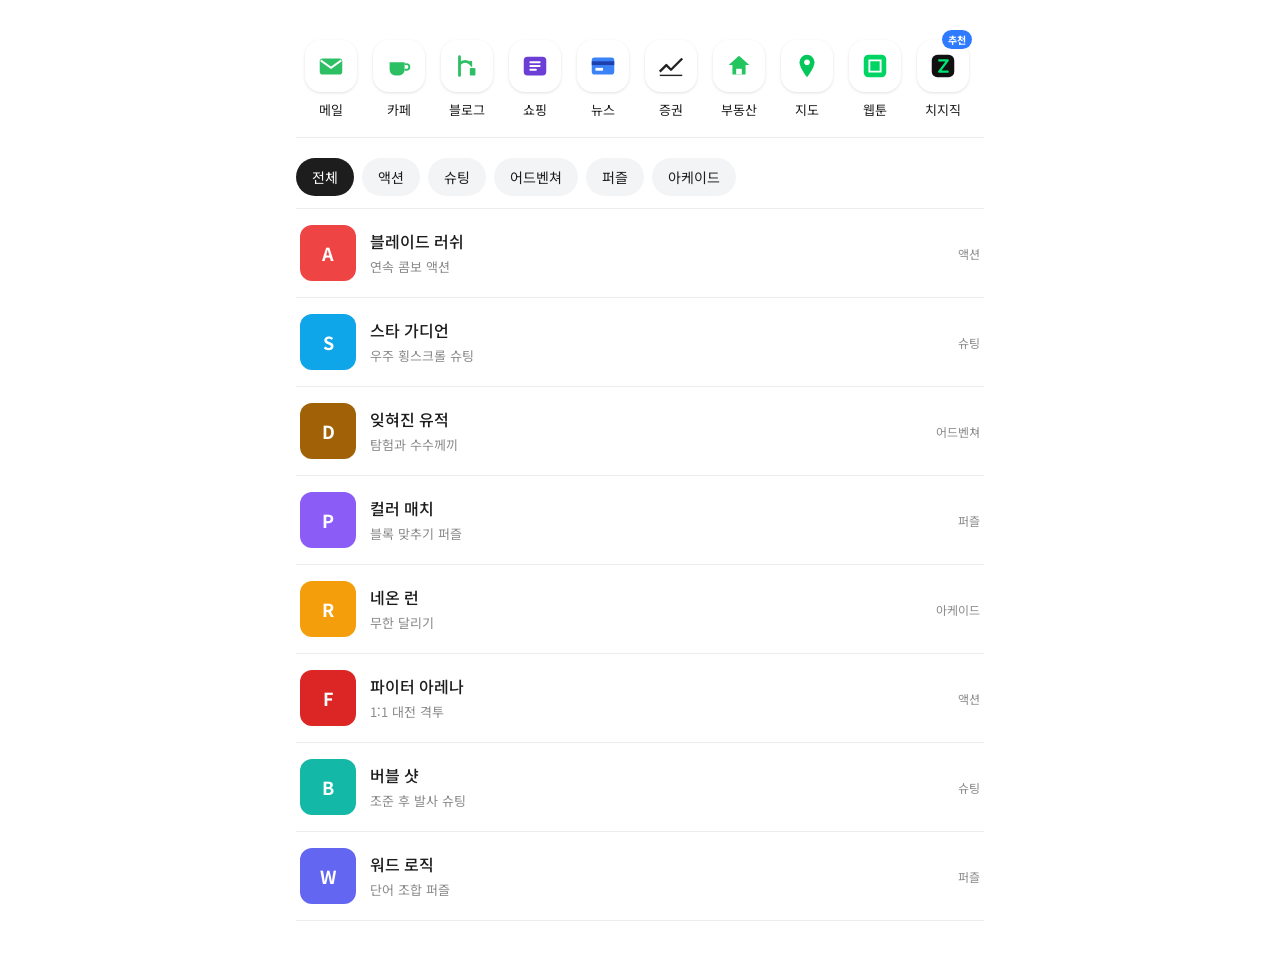
==== menu-clone.html @ a746ec33 "feat: Add HTML clone coding pages Add two static clone pages built from reference screenshots: - clo" ====
<!doctype html>
<html lang="ko">
<head>
<meta charset="utf-8">
<meta name="viewport" content="width=device-width, initial-scale=1">
<title>서비스 메뉴 & 게임 카테고리</title>
<link rel="preconnect" href="https://fonts.googleapis.com">
<link rel="preconnect" href="https://fonts.gstatic.com" crossorigin>
<link href="https://fonts.googleapis.com/css2?family=Noto+Sans+KR:wght@400;500;700&display=swap" rel="stylesheet">
<style>
  :root {
    --bg: #ffffff;
    --fg: #1d1d1d;
    --muted: #8a8a8a;
    --line: #ececec;
    --chip-bg: #f3f4f6;
    --chip-active: #1d1d1d;
    --chip-active-fg: #ffffff;
    --badge: #2f7bff;
  }
  @media (prefers-color-scheme: dark) {
    :root:not([data-theme="light"]) {
      --bg: #121212;
      --fg: #f2f2f2;
      --muted: #9a9a9a;
      --line: #2a2a2a;
      --chip-bg: #1f1f1f;
      --chip-active: #f2f2f2;
      --chip-active-fg: #121212;
    }
  }
  :root[data-theme="dark"] {
    --bg: #121212; --fg: #f2f2f2; --muted: #9a9a9a; --line: #2a2a2a;
    --chip-bg: #1f1f1f; --chip-active: #f2f2f2; --chip-active-fg: #121212;
  }

  * { box-sizing: border-box; margin: 0; padding: 0; }
  body {
    background: var(--bg);
    color: var(--fg);
    font-family: "Noto Sans KR", system-ui, -apple-system, sans-serif;
    min-height: 100vh;
    overflow-x: hidden;
  }
  .wrap { max-width: 720px; margin: 0 auto; padding: 24px 16px 48px; }

  /* ---------- 상단 서비스 아이콘 메뉴 ---------- */
  .services {
    display: flex;
    gap: 6px;
    overflow-x: auto;
    padding: 12px 4px 14px;
    scrollbar-width: none;
    border-bottom: 1px solid var(--line);
  }
  .services::-webkit-scrollbar { display: none; }

  .svc {
    flex: 0 0 auto;
    width: 62px;
    display: flex;
    flex-direction: column;
    align-items: center;
    gap: 8px;
    text-decoration: none;
    color: var(--fg);
    font-size: 13px;
    position: relative;
    padding: 4px 0;
    border-radius: 12px;
    transition: background .2s ease;
  }
  .svc:hover { background: var(--chip-bg); }
  .svc:focus-visible { outline: 2px solid var(--badge); outline-offset: 2px; }

  .ico {
    width: 52px;
    height: 52px;
    border-radius: 16px;
    display: grid;
    place-items: center;
    background: var(--bg);
    box-shadow: 0 1px 3px rgba(0,0,0,.12);
  }
  .ico svg { width: 30px; height: 30px; }

  .badge {
    position: absolute;
    top: -6px;
    right: 2px;
    background: var(--badge);
    color: #fff;
    font-size: 10px;
    font-weight: 700;
    padding: 2px 6px;
    border-radius: 999px;
  }

  /* ---------- 카테고리 필터 ---------- */
  .cats {
    display: flex;
    gap: 8px;
    overflow-x: auto;
    padding: 20px 0 12px;
    scrollbar-width: none;
  }
  .cats::-webkit-scrollbar { display: none; }
  .chip {
    flex: 0 0 auto;
    border: 0;
    background: var(--chip-bg);
    color: var(--fg);
    font: inherit;
    font-size: 14px;
    padding: 9px 16px;
    border-radius: 999px;
    cursor: pointer;
    transition: background .2s ease, color .2s ease;
  }
  .chip[aria-selected="true"] { background: var(--chip-active); color: var(--chip-active-fg); }
  .chip:focus-visible { outline: 2px solid var(--badge); outline-offset: 2px; }

  /* ---------- 리스트 ---------- */
  .list { list-style: none; border-top: 1px solid var(--line); }
  .item {
    display: flex;
    align-items: center;
    gap: 14px;
    padding: 16px 4px;
    border-bottom: 1px solid var(--line);
  }
  .thumb {
    flex: 0 0 56px;
    height: 56px;
    border-radius: 12px;
    display: grid;
    place-items: center;
    color: #fff;
    font-weight: 700;
    font-size: 18px;
  }
  .meta { flex: 1; min-width: 0; }
  .meta strong { display: block; font-size: 16px; font-weight: 500; }
  .meta span { font-size: 13px; color: var(--muted); }
  .tag { font-size: 12px; color: var(--muted); white-space: nowrap; }
  .empty { padding: 40px 0; text-align: center; color: var(--muted); display: none; }

  @media (max-width: 480px) {
    .svc { width: 58px; }
    .ico { width: 48px; height: 48px; }
  }
</style>
</head>
<body>
<div class="wrap">

  <nav class="services" aria-label="서비스 메뉴">
    <a class="svc" href="#"><span class="ico"><svg viewBox="0 0 32 32"><rect x="4" y="8" width="24" height="17" rx="3" fill="#2dbf64"/><path d="M5 10l11 8 11-8" stroke="#fff" stroke-width="2" fill="none"/></svg></span>메일</a>
    <a class="svc" href="#"><span class="ico"><svg viewBox="0 0 32 32"><path d="M6 12h16v8a6 6 0 0 1-6 6h-4a6 6 0 0 1-6-6z" fill="#2dbf64"/><path d="M22 14h2a3 3 0 0 1 0 6h-2" stroke="#2dbf64" stroke-width="2" fill="none"/></svg></span>카페</a>
    <a class="svc" href="#"><span class="ico"><svg viewBox="0 0 32 32"><path d="M8 6v20M8 14c4-4 8-4 12 0v-2" stroke="#2dbf64" stroke-width="3" fill="none" stroke-linecap="round"/><rect x="19" y="18" width="6" height="8" rx="1" fill="#2dbf64"/></svg></span>블로그</a>
    <a class="svc" href="#"><span class="ico"><svg viewBox="0 0 32 32"><rect x="4" y="6" width="24" height="20" rx="4" fill="#6b3fd6"/><path d="M11 12h10M11 16h10M11 20h6" stroke="#fff" stroke-width="2" stroke-linecap="round"/></svg></span>쇼핑</a>
    <a class="svc" href="#"><span class="ico"><svg viewBox="0 0 32 32"><rect x="4" y="7" width="24" height="18" rx="3" fill="#3b82f6"/><rect x="4" y="11" width="24" height="4" fill="#1e40af"/><rect x="8" y="18" width="8" height="3" fill="#fff"/></svg></span>뉴스</a>
    <a class="svc" href="#"><span class="ico"><svg viewBox="0 0 32 32"><path d="M4 22l7-7 5 5 12-12" stroke="#222" stroke-width="2.5" fill="none" stroke-linejoin="round"/><path d="M4 26h24" stroke="#222" stroke-width="1.5"/></svg></span>증권</a>
    <a class="svc" href="#"><span class="ico"><svg viewBox="0 0 32 32"><path d="M16 5l11 10h-4v10h-14v-10h-4z" fill="#22c55e"/><rect x="13" y="19" width="6" height="6" fill="#fff"/></svg></span>부동산</a>
    <a class="svc" href="#"><span class="ico"><svg viewBox="0 0 32 32"><path d="M16 4a8 8 0 0 0-8 8c0 6 8 16 8 16s8-10 8-16a8 8 0 0 0-8-8z" fill="#03c75a"/><circle cx="16" cy="12" r="3" fill="#fff"/></svg></span>지도</a>
    <a class="svc" href="#"><span class="ico"><svg viewBox="0 0 32 32"><rect x="4" y="4" width="24" height="24" rx="5" fill="#00d564"/><path d="M10 10h12v12H10z" fill="none" stroke="#fff" stroke-width="2"/></svg></span>웹툰</a>
    <a class="svc" href="#"><span class="badge">추천</span><span class="ico"><svg viewBox="0 0 32 32"><rect x="4" y="4" width="24" height="24" rx="6" fill="#111"/><path d="M11 10h10l-9 12h10" stroke="#00e676" stroke-width="2.5" fill="none" stroke-linejoin="round"/></svg></span>치지직</a>
  </nav>

  <div class="cats" role="tablist" aria-label="게임 카테고리">
    <button class="chip" role="tab" aria-selected="true" data-cat="전체">전체</button>
    <button class="chip" role="tab" aria-selected="false" data-cat="액션">액션</button>
    <button class="chip" role="tab" aria-selected="false" data-cat="슈팅">슈팅</button>
    <button class="chip" role="tab" aria-selected="false" data-cat="어드벤쳐">어드벤쳐</button>
    <button class="chip" role="tab" aria-selected="false" data-cat="퍼즐">퍼즐</button>
    <button class="chip" role="tab" aria-selected="false" data-cat="아케이드">아케이드</button>
  </div>

  <ul class="list" id="list">
    <li class="item" data-cat="액션"><div class="thumb" style="background:#ef4444">A</div><div class="meta"><strong>블레이드 러쉬</strong><span>연속 콤보 액션</span></div><span class="tag">액션</span></li>
    <li class="item" data-cat="슈팅"><div class="thumb" style="background:#0ea5e9">S</div><div class="meta"><strong>스타 가디언</strong><span>우주 횡스크롤 슈팅</span></div><span class="tag">슈팅</span></li>
    <li class="item" data-cat="어드벤쳐"><div class="thumb" style="background:#a16207">D</div><div class="meta"><strong>잊혀진 유적</strong><span>탐험과 수수께끼</span></div><span class="tag">어드벤쳐</span></li>
    <li class="item" data-cat="퍼즐"><div class="thumb" style="background:#8b5cf6">P</div><div class="meta"><strong>컬러 매치</strong><span>블록 맞추기 퍼즐</span></div><span class="tag">퍼즐</span></li>
    <li class="item" data-cat="아케이드"><div class="thumb" style="background:#f59e0b">R</div><div class="meta"><strong>네온 런</strong><span>무한 달리기</span></div><span class="tag">아케이드</span></li>
    <li class="item" data-cat="액션"><div class="thumb" style="background:#dc2626">F</div><div class="meta"><strong>파이터 아레나</strong><span>1:1 대전 격투</span></div><span class="tag">액션</span></li>
    <li class="item" data-cat="슈팅"><div class="thumb" style="background:#14b8a6">B</div><div class="meta"><strong>버블 샷</strong><span>조준 후 발사 슈팅</span></div><span class="tag">슈팅</span></li>
    <li class="item" data-cat="퍼즐"><div class="thumb" style="background:#6366f1">W</div><div class="meta"><strong>워드 로직</strong><span>단어 조합 퍼즐</span></div><span class="tag">퍼즐</span></li>
  </ul>
  <p class="empty" id="empty">해당 카테고리의 게임이 없습니다.</p>

</div>

<script>
  const chips = document.querySelectorAll('.chip');
  const items = document.querySelectorAll('#list .item');
  const empty = document.getElementById('empty');

  function applyFilter(cat) {
    let shown = 0;
    items.forEach(li => {
      const match = cat === '전체' || li.dataset.cat === cat;
      li.hidden = !match;
      if (match) shown++;
    });
    empty.style.display = shown === 0 ? 'block' : 'none';
  }

  chips.forEach(chip => {
    chip.addEventListener('click', () => {
      chips.forEach(c => c.setAttribute('aria-selected', 'false'));
      chip.setAttribute('aria-selected', 'true');
      applyFilter(chip.dataset.cat);
    });
  });
</script>
</body>
</html>
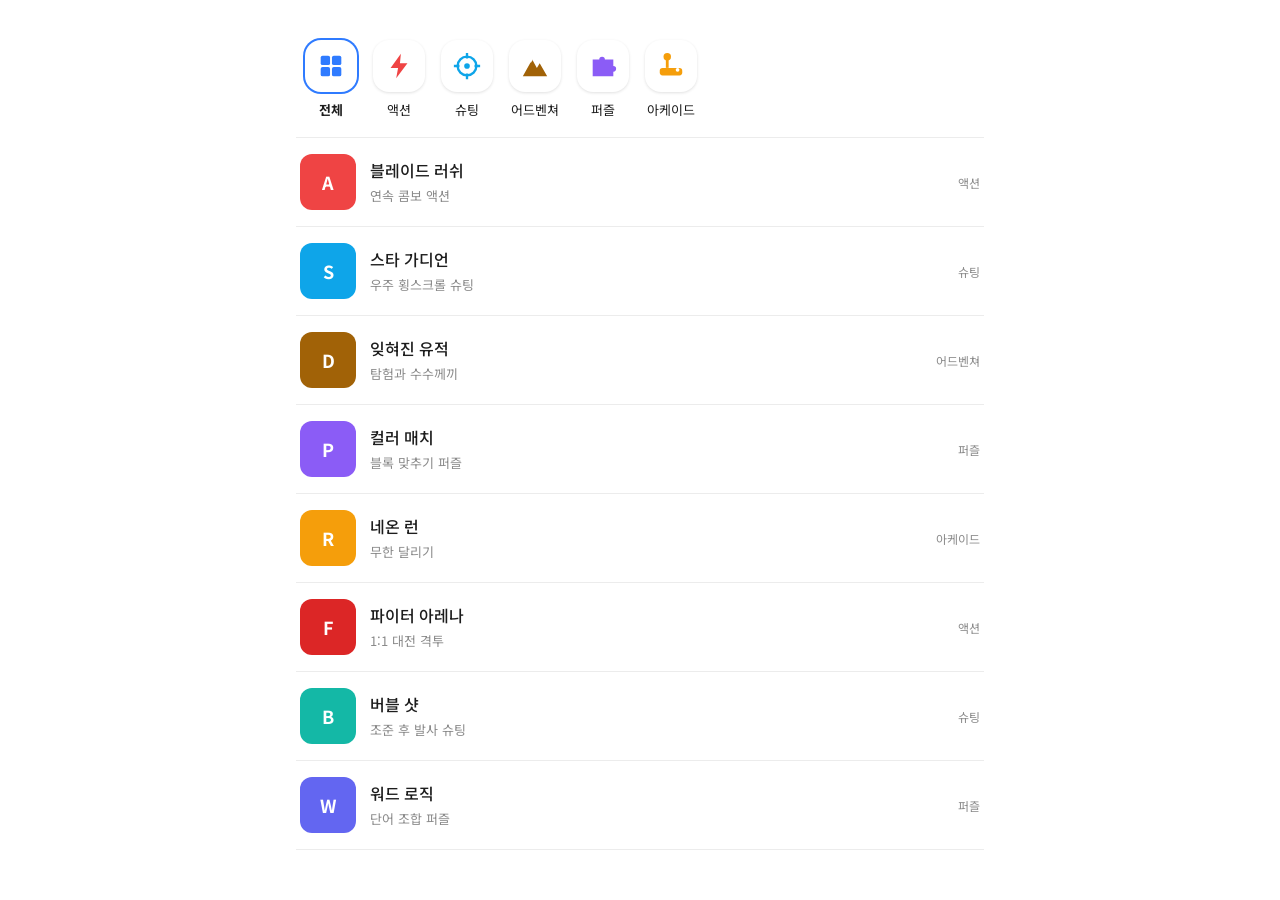
==== commit e64490fc: "refactor: 메뉴 클론코딩 레이아웃을 장르 메뉴로 재구성 상단 아이콘 메뉴를 게임 장르 필터로 바꾸고, 하단 카테고리 칩 줄을 제거했다.  Co-Authored-By: Cla" ====
--- a/menu-clone.html
+++ b/menu-clone.html
@@ -3,7 +3,7 @@
 <head>
 <meta charset="utf-8">
 <meta name="viewport" content="width=device-width, initial-scale=1">
-<title>서비스 메뉴 & 게임 카테고리</title>
+<title>게임 장르 메뉴 & 게임 목록</title>
 <link rel="preconnect" href="https://fonts.googleapis.com">
 <link rel="preconnect" href="https://fonts.gstatic.com" crossorigin>
 <link href="https://fonts.googleapis.com/css2?family=Noto+Sans+KR:wght@400;500;700&display=swap" rel="stylesheet">
@@ -14,9 +14,7 @@
     --muted: #8a8a8a;
     --line: #ececec;
     --chip-bg: #f3f4f6;
-    --chip-active: #1d1d1d;
-    --chip-active-fg: #ffffff;
-    --badge: #2f7bff;
+    --accent: #2f7bff;
   }
   @media (prefers-color-scheme: dark) {
     :root:not([data-theme="light"]) {
@@ -25,13 +23,10 @@
       --muted: #9a9a9a;
       --line: #2a2a2a;
       --chip-bg: #1f1f1f;
-      --chip-active: #f2f2f2;
-      --chip-active-fg: #121212;
     }
   }
   :root[data-theme="dark"] {
-    --bg: #121212; --fg: #f2f2f2; --muted: #9a9a9a; --line: #2a2a2a;
-    --chip-bg: #1f1f1f; --chip-active: #f2f2f2; --chip-active-fg: #121212;
+    --bg: #121212; --fg: #f2f2f2; --muted: #9a9a9a; --line: #2a2a2a; --chip-bg: #1f1f1f;
   }
 
   * { box-sizing: border-box; margin: 0; padding: 0; }
@@ -44,8 +39,8 @@
   }
   .wrap { max-width: 720px; margin: 0 auto; padding: 24px 16px 48px; }
 
-  /* ---------- 상단 서비스 아이콘 메뉴 ---------- */
-  .services {
+  /* ---------- 상단 장르 메뉴 (네이버 스타일 아이콘 줄) ---------- */
+  .genres {
     display: flex;
     gap: 6px;
     overflow-x: auto;
@@ -53,25 +48,29 @@
     scrollbar-width: none;
     border-bottom: 1px solid var(--line);
   }
-  .services::-webkit-scrollbar { display: none; }
+  .genres::-webkit-scrollbar { display: none; }
 
-  .svc {
+  .genre {
     flex: 0 0 auto;
     width: 62px;
     display: flex;
     flex-direction: column;
     align-items: center;
     gap: 8px;
-    text-decoration: none;
+    border: 0;
+    background: none;
     color: var(--fg);
+    font: inherit;
     font-size: 13px;
-    position: relative;
     padding: 4px 0;
     border-radius: 12px;
+    cursor: pointer;
     transition: background .2s ease;
   }
-  .svc:hover { background: var(--chip-bg); }
-  .svc:focus-visible { outline: 2px solid var(--badge); outline-offset: 2px; }
+  .genre:hover { background: var(--chip-bg); }
+  .genre:focus-visible { outline: 2px solid var(--accent); outline-offset: 2px; }
+  .genre[aria-selected="true"] .label { font-weight: 700; }
+  .genre[aria-selected="true"] .ico { box-shadow: 0 0 0 2px var(--accent); }
 
   .ico {
     width: 52px;
@@ -84,44 +83,8 @@
   }
   .ico svg { width: 30px; height: 30px; }
 
-  .badge {
-    position: absolute;
-    top: -6px;
-    right: 2px;
-    background: var(--badge);
-    color: #fff;
-    font-size: 10px;
-    font-weight: 700;
-    padding: 2px 6px;
-    border-radius: 999px;
-  }
-
-  /* ---------- 카테고리 필터 ---------- */
-  .cats {
-    display: flex;
-    gap: 8px;
-    overflow-x: auto;
-    padding: 20px 0 12px;
-    scrollbar-width: none;
-  }
-  .cats::-webkit-scrollbar { display: none; }
-  .chip {
-    flex: 0 0 auto;
-    border: 0;
-    background: var(--chip-bg);
-    color: var(--fg);
-    font: inherit;
-    font-size: 14px;
-    padding: 9px 16px;
-    border-radius: 999px;
-    cursor: pointer;
-    transition: background .2s ease, color .2s ease;
-  }
-  .chip[aria-selected="true"] { background: var(--chip-active); color: var(--chip-active-fg); }
-  .chip:focus-visible { outline: 2px solid var(--badge); outline-offset: 2px; }
-
   /* ---------- 리스트 ---------- */
-  .list { list-style: none; border-top: 1px solid var(--line); }
+  .list { list-style: none; }
   .item {
     display: flex;
     align-items: center;
@@ -146,7 +109,7 @@
   .empty { padding: 40px 0; text-align: center; color: var(--muted); display: none; }
 
   @media (max-width: 480px) {
-    .svc { width: 58px; }
+    .genre { width: 58px; }
     .ico { width: 48px; height: 48px; }
   }
 </style>
@@ -154,27 +117,32 @@
 <body>
 <div class="wrap">
 
-  <nav class="services" aria-label="서비스 메뉴">
-    <a class="svc" href="#"><span class="ico"><svg viewBox="0 0 32 32"><rect x="4" y="8" width="24" height="17" rx="3" fill="#2dbf64"/><path d="M5 10l11 8 11-8" stroke="#fff" stroke-width="2" fill="none"/></svg></span>메일</a>
-    <a class="svc" href="#"><span class="ico"><svg viewBox="0 0 32 32"><path d="M6 12h16v8a6 6 0 0 1-6 6h-4a6 6 0 0 1-6-6z" fill="#2dbf64"/><path d="M22 14h2a3 3 0 0 1 0 6h-2" stroke="#2dbf64" stroke-width="2" fill="none"/></svg></span>카페</a>
-    <a class="svc" href="#"><span class="ico"><svg viewBox="0 0 32 32"><path d="M8 6v20M8 14c4-4 8-4 12 0v-2" stroke="#2dbf64" stroke-width="3" fill="none" stroke-linecap="round"/><rect x="19" y="18" width="6" height="8" rx="1" fill="#2dbf64"/></svg></span>블로그</a>
-    <a class="svc" href="#"><span class="ico"><svg viewBox="0 0 32 32"><rect x="4" y="6" width="24" height="20" rx="4" fill="#6b3fd6"/><path d="M11 12h10M11 16h10M11 20h6" stroke="#fff" stroke-width="2" stroke-linecap="round"/></svg></span>쇼핑</a>
-    <a class="svc" href="#"><span class="ico"><svg viewBox="0 0 32 32"><rect x="4" y="7" width="24" height="18" rx="3" fill="#3b82f6"/><rect x="4" y="11" width="24" height="4" fill="#1e40af"/><rect x="8" y="18" width="8" height="3" fill="#fff"/></svg></span>뉴스</a>
-    <a class="svc" href="#"><span class="ico"><svg viewBox="0 0 32 32"><path d="M4 22l7-7 5 5 12-12" stroke="#222" stroke-width="2.5" fill="none" stroke-linejoin="round"/><path d="M4 26h24" stroke="#222" stroke-width="1.5"/></svg></span>증권</a>
-    <a class="svc" href="#"><span class="ico"><svg viewBox="0 0 32 32"><path d="M16 5l11 10h-4v10h-14v-10h-4z" fill="#22c55e"/><rect x="13" y="19" width="6" height="6" fill="#fff"/></svg></span>부동산</a>
-    <a class="svc" href="#"><span class="ico"><svg viewBox="0 0 32 32"><path d="M16 4a8 8 0 0 0-8 8c0 6 8 16 8 16s8-10 8-16a8 8 0 0 0-8-8z" fill="#03c75a"/><circle cx="16" cy="12" r="3" fill="#fff"/></svg></span>지도</a>
-    <a class="svc" href="#"><span class="ico"><svg viewBox="0 0 32 32"><rect x="4" y="4" width="24" height="24" rx="5" fill="#00d564"/><path d="M10 10h12v12H10z" fill="none" stroke="#fff" stroke-width="2"/></svg></span>웹툰</a>
-    <a class="svc" href="#"><span class="badge">추천</span><span class="ico"><svg viewBox="0 0 32 32"><rect x="4" y="4" width="24" height="24" rx="6" fill="#111"/><path d="M11 10h10l-9 12h10" stroke="#00e676" stroke-width="2.5" fill="none" stroke-linejoin="round"/></svg></span>치지직</a>
+  <nav class="genres" role="tablist" aria-label="게임 장르">
+    <button class="genre" role="tab" aria-selected="true" data-cat="전체">
+      <span class="ico"><svg viewBox="0 0 32 32"><rect x="5" y="5" width="10" height="10" rx="2" fill="#2f7bff"/><rect x="17" y="5" width="10" height="10" rx="2" fill="#2f7bff"/><rect x="5" y="17" width="10" height="10" rx="2" fill="#2f7bff"/><rect x="17" y="17" width="10" height="10" rx="2" fill="#2f7bff"/></svg></span>
+      <span class="label">전체</span>
+    </button>
+    <button class="genre" role="tab" aria-selected="false" data-cat="액션">
+      <span class="ico"><svg viewBox="0 0 32 32"><path d="M18 3L7 18h8l-2 11 12-16h-8z" fill="#ef4444"/></svg></span>
+      <span class="label">액션</span>
+    </button>
+    <button class="genre" role="tab" aria-selected="false" data-cat="슈팅">
+      <span class="ico"><svg viewBox="0 0 32 32"><circle cx="16" cy="16" r="10" fill="none" stroke="#0ea5e9" stroke-width="2.5"/><circle cx="16" cy="16" r="3" fill="#0ea5e9"/><path d="M16 2v6M16 24v6M2 16h6M24 16h6" stroke="#0ea5e9" stroke-width="2.5"/></svg></span>
+      <span class="label">슈팅</span>
+    </button>
+    <button class="genre" role="tab" aria-selected="false" data-cat="어드벤쳐">
+      <span class="ico"><svg viewBox="0 0 32 32"><path d="M3 27L13 9l5 9 3-5 8 14z" fill="#a16207"/><path d="M13 9l-2 3" stroke="#fff" stroke-width="1.5"/></svg></span>
+      <span class="label">어드벤쳐</span>
+    </button>
+    <button class="genre" role="tab" aria-selected="false" data-cat="퍼즐">
+      <span class="ico"><svg viewBox="0 0 32 32"><path d="M5 9h7a3 3 0 1 1 6 0h9v7a3 3 0 1 1 0 6v5H5z" fill="#8b5cf6"/></svg></span>
+      <span class="label">퍼즐</span>
+    </button>
+    <button class="genre" role="tab" aria-selected="false" data-cat="아케이드">
+      <span class="ico"><svg viewBox="0 0 32 32"><rect x="4" y="18" width="24" height="8" rx="3" fill="#f59e0b"/><path d="M12 18V8" stroke="#f59e0b" stroke-width="3"/><circle cx="12" cy="6" r="4" fill="#f59e0b"/><circle cx="23" cy="20" r="2" fill="#fff"/></svg></span>
+      <span class="label">아케이드</span>
+    </button>
   </nav>
-
-  <div class="cats" role="tablist" aria-label="게임 카테고리">
-    <button class="chip" role="tab" aria-selected="true" data-cat="전체">전체</button>
-    <button class="chip" role="tab" aria-selected="false" data-cat="액션">액션</button>
-    <button class="chip" role="tab" aria-selected="false" data-cat="슈팅">슈팅</button>
-    <button class="chip" role="tab" aria-selected="false" data-cat="어드벤쳐">어드벤쳐</button>
-    <button class="chip" role="tab" aria-selected="false" data-cat="퍼즐">퍼즐</button>
-    <button class="chip" role="tab" aria-selected="false" data-cat="아케이드">아케이드</button>
-  </div>
 
   <ul class="list" id="list">
     <li class="item" data-cat="액션"><div class="thumb" style="background:#ef4444">A</div><div class="meta"><strong>블레이드 러쉬</strong><span>연속 콤보 액션</span></div><span class="tag">액션</span></li>
@@ -186,12 +154,12 @@
     <li class="item" data-cat="슈팅"><div class="thumb" style="background:#14b8a6">B</div><div class="meta"><strong>버블 샷</strong><span>조준 후 발사 슈팅</span></div><span class="tag">슈팅</span></li>
     <li class="item" data-cat="퍼즐"><div class="thumb" style="background:#6366f1">W</div><div class="meta"><strong>워드 로직</strong><span>단어 조합 퍼즐</span></div><span class="tag">퍼즐</span></li>
   </ul>
-  <p class="empty" id="empty">해당 카테고리의 게임이 없습니다.</p>
+  <p class="empty" id="empty">해당 장르의 게임이 없습니다.</p>
 
 </div>
 
 <script>
-  const chips = document.querySelectorAll('.chip');
+  const genres = document.querySelectorAll('.genre');
   const items = document.querySelectorAll('#list .item');
   const empty = document.getElementById('empty');
 
@@ -205,11 +173,11 @@
     empty.style.display = shown === 0 ? 'block' : 'none';
   }
 
-  chips.forEach(chip => {
-    chip.addEventListener('click', () => {
-      chips.forEach(c => c.setAttribute('aria-selected', 'false'));
-      chip.setAttribute('aria-selected', 'true');
-      applyFilter(chip.dataset.cat);
+  genres.forEach(btn => {
+    btn.addEventListener('click', () => {
+      genres.forEach(b => b.setAttribute('aria-selected', 'false'));
+      btn.setAttribute('aria-selected', 'true');
+      applyFilter(btn.dataset.cat);
     });
   });
 </script>
